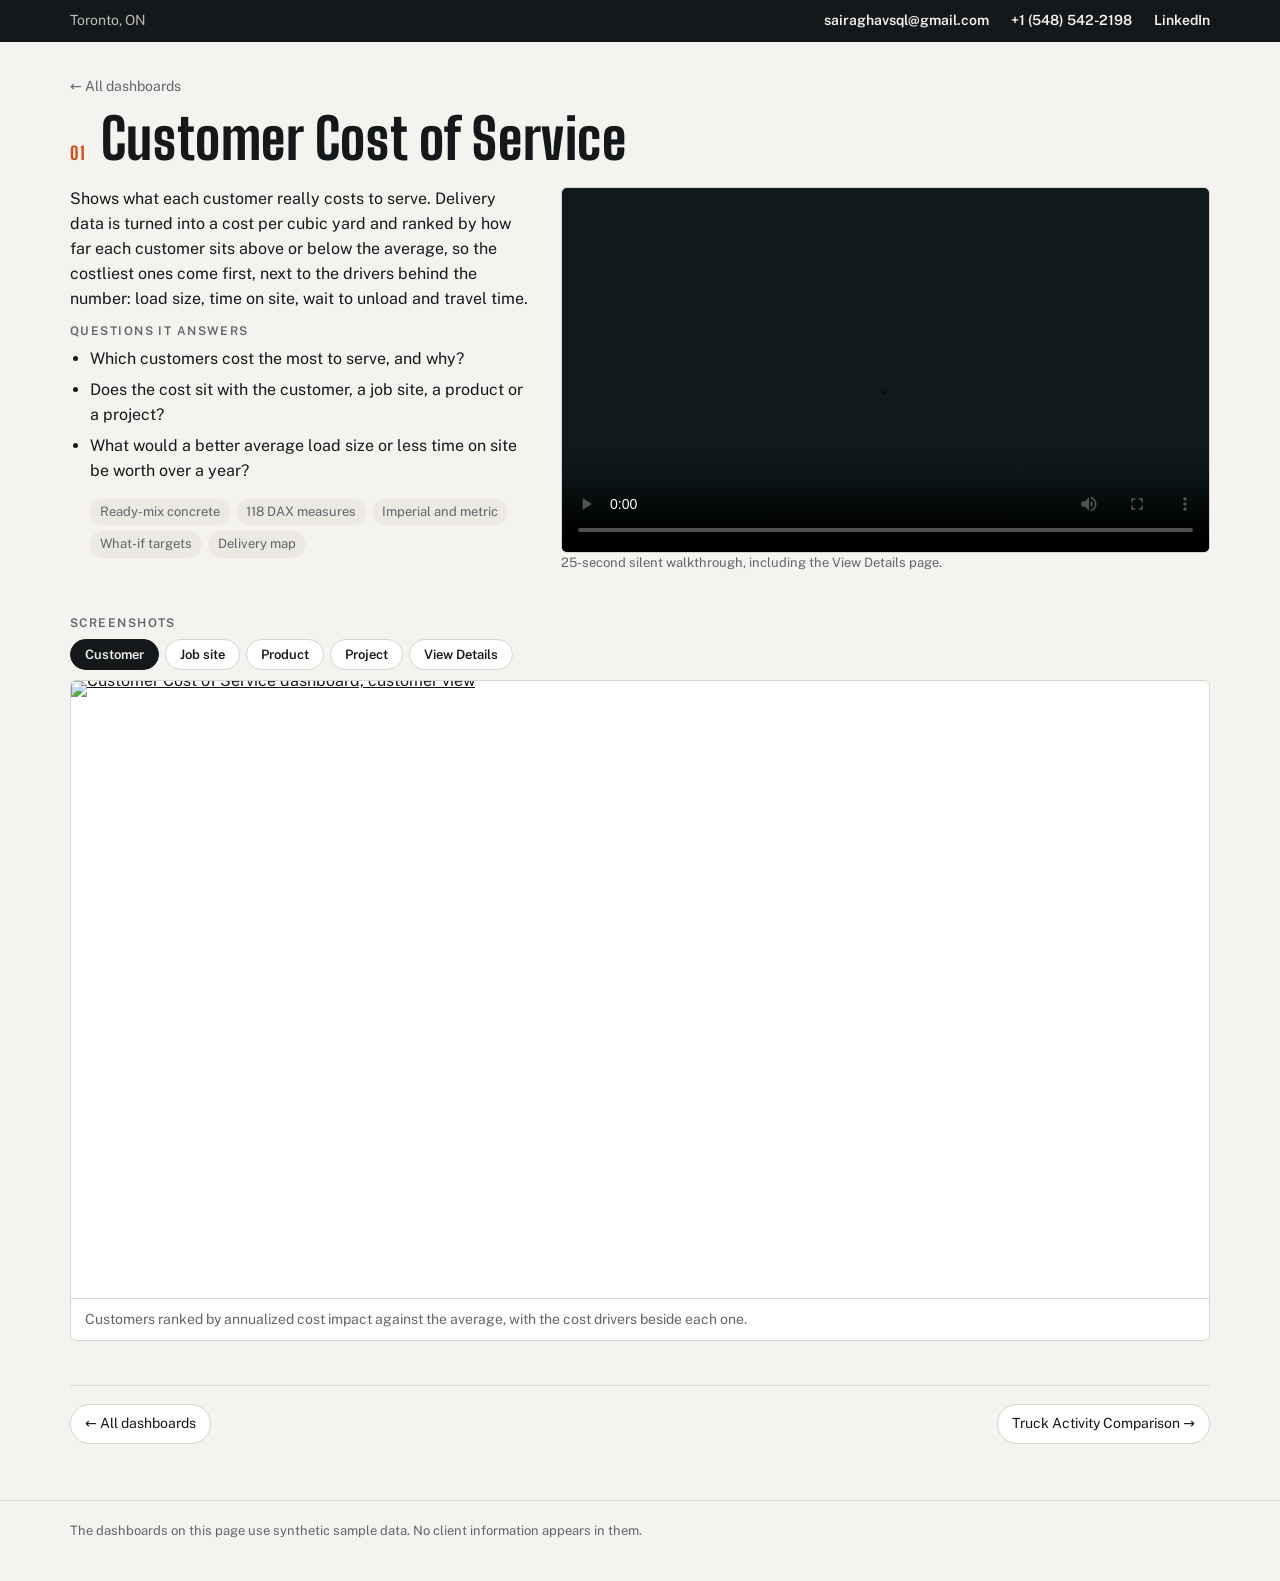
==== ccos.html @ 88feb470 "Add files via upload" ====
<!DOCTYPE html>
<html lang="en">
<head>
<meta charset="utf-8">
<meta name="viewport" content="width=device-width, initial-scale=1">
<title>Customer Cost of Service · Sai Raghava Mudhrabhoina</title>
<meta name="description" content="Ranks customers, job sites, products and projects by what they cost to serve, with what-if targets for load size and time on site.">
<link rel="preconnect" href="https://fonts.googleapis.com">
<link rel="preconnect" href="https://fonts.gstatic.com" crossorigin>
<link href="https://fonts.googleapis.com/css2?family=Big+Shoulders+Display:wght@800&family=Public+Sans:wght@400;600&display=swap" rel="stylesheet">
<link rel="stylesheet" href="style.css">
</head>
<body data-project="ccos">

<div class="bar">
  <div class="wrap">
    <span class="loc">Toronto, ON</span>
    <ul aria-label="Contact">
      <li><a href="mailto:sairaghavsql@gmail.com">sairaghavsql@gmail.com</a></li>
      <li><a href="tel:+15485422198">+1 (548) 542-2198</a></li>
      <li><a href="https://www.linkedin.com/in/sai-mudhrabhoina-4414b4220" target="_blank" rel="noopener">LinkedIn</a></li>
    </ul>
  </div>
</div>


<header class="top">
  <div class="wrap">
    <a class="crumb" href="index.html#work">&larr; All dashboards</a>
    <div class="titlerow"><span class="num">01</span><h1 class="title">Customer Cost of Service</h1></div>
  </div>
</header>

<main class="wrap">
  <div class="notes" hidden data-notes>
    <div data-note-box="problem" hidden><h3>The problem</h3><p data-note="problem"></p></div>
    <div data-note-box="role" hidden><h3>My role</h3><p data-note="role"></p></div>
  </div>

  <div class="intro">
      <div>
        <p>Shows what each customer really costs to serve. Delivery data is turned into a cost per cubic yard and ranked by how far each customer sits above or below the average, so the costliest ones come first, next to the drivers behind the number: load size, time on site, wait to unload and travel time.</p>
        <h3>Questions it answers</h3>
        <ul>
          <li>Which customers cost the most to serve, and why?</li>
          <li>Does the cost sit with the customer, a job site, a product or a project?</li>
          <li>What would a better average load size or less time on site be worth over a year?</li>
        </ul>
        <ul class="chips" aria-label="Details">
          <li>Ready-mix concrete</li>
          <li>118 DAX measures</li>
          <li>Imperial and metric</li>
          <li>What-if targets</li>
          <li>Delivery map</li>
        </ul>
      </div>
      <div>
        <div class="video"><video controls preload="metadata" playsinline poster="img/ccos1_customer.jpg" aria-label="Walkthrough of the Customer Cost of Service dashboard"><source src="video/ccos_demo.mp4" type="video/mp4"></video></div>
        <p class="vnote">25-second silent walkthrough, including the View Details page.</p>
      </div>
    </div>

    <div class="shots" data-shots>
      <h3>Screenshots</h3>
      <div class="tabs" role="group" aria-label="Customer Cost of Service screenshots">
        <button type="button" aria-pressed="true"  data-src="img/ccos1_customer.jpg" data-cap="Customers ranked by annualized cost impact against the average, with the cost drivers beside each one.">Customer</button>
        <button type="button" aria-pressed="false" data-src="img/ccos2_jobsite.jpg"  data-cap="The same ranking by job site.">Job site</button>
        <button type="button" aria-pressed="false" data-src="img/ccos3_product.jpg"  data-cap="The same ranking by product.">Product</button>
        <button type="button" aria-pressed="false" data-src="img/ccos4_project.jpg"  data-cap="The same ranking by project, with the improvement scatter and delivery map below.">Project</button>
        <button type="button" aria-pressed="false" data-src="img/ccos5_details.jpg"   data-cap="View Details: every delivery behind the selected project, with truck, quantity, cost to service and cycle time.">View Details</button>
      </div>
      <figure class="shot"><a href="img/ccos1_customer.jpg" target="_blank" rel="noopener"><img src="img/ccos1_customer.jpg" width="1274" height="690" alt="Customer Cost of Service dashboard, customer view"></a><figcaption>Customers ranked by annualized cost impact against the average, with the cost drivers beside each one.</figcaption></figure>
    </div>

    <div class="live" hidden data-live="ccos" data-title="Customer Cost of Service report">
      <h3>Live report</h3>
      <div class="frame"></div>
      <p class="open"></p>
    </div>
  
  <nav class="pager" aria-label="More dashboards"><a href="index.html#work">&larr; All dashboards</a><a href="tac.html">Truck Activity Comparison &rarr;</a></nav>
</main>

<footer><div class="wrap">The dashboards on this page use synthetic sample data. No client information appears in them.</div></footer>
<script src="config.js"></script>
<script src="app.js"></script>
</body>
</html>
---- style.css ----
:root{
  --bg:#f4f3ef; --card:#fff; --ink:#15181a; --muted:#5f666c; --line:#d6d5ce; --accent:#d9480f; --chip:#ebe9e2;
  --display:"Big Shoulders Display","Arial Narrow",Impact,sans-serif;
  --body:"Public Sans",system-ui,-apple-system,"Segoe UI",sans-serif;
  color-scheme:light;
}
@media (prefers-color-scheme:dark){:root{--bg:#131517; --card:#1b1e21; --ink:#ecebe6; --muted:#9aa2a8; --line:#33383c; --accent:#ff7a33; --chip:#262a2e; color-scheme:dark}}
*{box-sizing:border-box}
html{scroll-behavior:smooth;-webkit-text-size-adjust:100%}
body{margin:0;background:var(--bg);color:var(--ink);font:400 16px/1.55 var(--body)}
a{color:inherit}
:focus-visible{outline:2px solid var(--accent);outline-offset:3px}
.wrap{max-width:1180px;margin:0 auto;padding:0 20px}

.bar{background:var(--ink);color:var(--bg);font-size:14px}
.bar .wrap{display:flex;gap:8px 24px;flex-wrap:wrap;align-items:center;justify-content:space-between;padding-top:10px;padding-bottom:10px}
.bar .loc{opacity:.75}
.bar ul{display:flex;gap:6px 22px;flex-wrap:wrap;margin:0;padding:0;list-style:none}
.bar a{color:inherit;text-decoration:none;font-weight:600}
.bar a:hover{text-decoration:underline}
.bar a:focus-visible{outline-color:var(--bg)}
header.top{padding:32px 0 20px}
header.top h1{font:800 clamp(34px,6vw,56px)/1 var(--display);letter-spacing:.01em;margin:0}
header.top p{margin:10px 0 0;color:var(--muted);max-width:62ch}
nav{display:flex;gap:8px;flex-wrap:wrap;margin-top:18px}
nav a{padding:6px 14px;border:1px solid var(--line);border-radius:99px;font-size:14px;text-decoration:none;background:var(--card)}
nav a:hover{border-color:var(--ink)}

section{padding:48px 0 8px;scroll-margin-top:12px;border-top:1px solid var(--line);margin-top:36px}
section:first-of-type{margin-top:12px}
.head{display:flex;gap:14px;align-items:baseline;flex-wrap:wrap;margin-bottom:18px}
.num{font:800 18px/1 var(--display);color:var(--accent);letter-spacing:.08em}
h2{font:800 clamp(28px,4.4vw,42px)/1.05 var(--display);margin:0;letter-spacing:.01em}
h3{font:600 12px/1 var(--body);letter-spacing:.12em;text-transform:uppercase;color:var(--muted);margin:0 0 10px}

.intro{display:grid;gap:28px;grid-template-columns:1fr;align-items:start}
@media (min-width:920px){.intro{grid-template-columns:minmax(0,5fr) minmax(0,7fr)}}
.intro p{margin:0 0 14px;max-width:62ch}
.intro ul{margin:0 0 16px;padding-left:20px;color:var(--ink)}
.intro li{margin:0 0 6px}
.chips{display:flex;gap:6px;flex-wrap:wrap;margin:0;padding:0;list-style:none}
.chips li{margin:0;padding:3px 10px;background:var(--chip);border-radius:99px;font-size:13px;color:var(--muted)}
.video{background:#0f1a1c;border-radius:6px;overflow:hidden;border:1px solid var(--line)}
.video video{display:block;width:100%;aspect-ratio:16/9;background:#0f1a1c}
.vnote{margin:6px 2px 0;font-size:13px;color:var(--muted)}

.shots{margin-top:30px}
.tabs{display:flex;gap:6px;flex-wrap:wrap;margin-bottom:10px}
.tabs button{font:600 13px/1 var(--body);padding:8px 14px;border-radius:99px;border:1px solid var(--line);background:var(--card);color:var(--ink);cursor:pointer}
.tabs button:hover{border-color:var(--ink)}
.tabs button[aria-pressed="true"]{background:var(--ink);color:var(--bg);border-color:var(--ink)}
.shot{margin:0;background:var(--card);border:1px solid var(--line);border-radius:6px;overflow:hidden}
.shot a{display:block;line-height:0}
.shot img{display:block;width:100%;height:auto}
.shot figcaption{padding:10px 14px;font-size:14px;color:var(--muted);border-top:1px solid var(--line)}

.live{margin-top:30px}
.live[hidden]{display:none}
.frame{background:var(--card);border:1px solid var(--line);border-radius:6px;overflow:hidden}
.frame iframe{display:block;width:100%;aspect-ratio:16/9;min-height:440px;border:0}
.open{margin:8px 0 0;text-align:right;font-size:13px}
.open a{color:var(--muted)}

header.top .role{margin:12px 0 0;font:600 15px/1.3 var(--body);letter-spacing:.04em;color:var(--accent)}
header.top .lead{max-width:68ch}
.stats{display:grid;grid-template-columns:repeat(2,minmax(0,1fr));gap:10px;margin:22px 0 0;padding:0;list-style:none;max-width:720px}
@media (min-width:640px){.stats{grid-template-columns:repeat(4,minmax(0,1fr))}}
.stats li{background:var(--card);border:1px solid var(--line);border-radius:6px;padding:12px 14px}
.stats b{display:block;font:800 30px/1 var(--display);letter-spacing:.01em}
.stats span{font-size:13px;color:var(--muted);line-height:1.3;display:block;margin-top:4px}
.ind{margin:18px 0 0;display:flex;gap:6px;flex-wrap:wrap;align-items:center;padding:0;list-style:none}
.ind .lab{font:600 12px/1 var(--body);letter-spacing:.12em;text-transform:uppercase;color:var(--muted);margin-right:4px}
.ind li:not(.lab){padding:3px 10px;background:var(--chip);border-radius:99px;font-size:13px;color:var(--muted)}
.contact{display:flex;gap:16px;flex-wrap:wrap;margin:18px 0 0;font-size:14px}
.contact a{color:var(--ink)}

.band{margin:40px 0 0}
.band h2{font-size:clamp(24px,3.4vw,32px)}
.band p{margin:8px 0 0;color:var(--muted);max-width:70ch}

.job{display:grid;gap:6px 28px;grid-template-columns:1fr;padding:22px 0;border-top:1px solid var(--line)}
@media (min-width:820px){.job{grid-template-columns:minmax(0,3fr) minmax(0,9fr)}}
.job:first-of-type{border-top:0}
.job h3{margin:0 0 4px;text-transform:none;letter-spacing:0;font:600 17px/1.3 var(--body);color:var(--ink)}
.job .when{margin:0;font-size:14px;color:var(--muted)}
.job ul{margin:0;padding-left:20px}
.job li{margin:0 0 6px;max-width:80ch}
.skills{display:grid;gap:14px 28px;grid-template-columns:1fr}
@media (min-width:820px){.skills{grid-template-columns:repeat(2,minmax(0,1fr))}}
.skills div{background:var(--card);border:1px solid var(--line);border-radius:6px;padding:14px 16px}
.skills h3{margin-bottom:6px}
.skills p{margin:0;font-size:15px}
.edu{margin:18px 0 0}
.edu p{margin:0}

footer{margin-top:56px;border-top:1px solid var(--line);padding:20px 0 40px;color:var(--muted);font-size:13px}
@media (max-width:520px){.frame iframe{aspect-ratio:auto;height:72vh}}
@media (prefers-reduced-motion:reduce){html{scroll-behavior:auto}}

.crumb{display:inline-block;margin:0 0 14px;font-size:14px;color:var(--muted);text-decoration:none}
.crumb:hover{color:var(--ink);text-decoration:underline}
h1.title{font:800 clamp(34px,5.2vw,54px)/1.02 var(--display);margin:0;letter-spacing:.01em}
.titlerow{display:flex;gap:14px;align-items:baseline;flex-wrap:wrap}
.notes{margin:0 0 22px;padding:14px 16px;background:var(--card);border:1px solid var(--line);border-radius:6px}
.notes[hidden],.notes [hidden]{display:none}
.notes p{margin:0 0 12px}
.notes p:last-child{margin-bottom:0}
.notes h3{margin-bottom:4px}
.cards{display:grid;gap:18px;grid-template-columns:1fr;margin-top:18px}
@media (min-width:760px){.cards{grid-template-columns:repeat(3,minmax(0,1fr))}}
.card{position:relative;display:flex;flex-direction:column;background:var(--card);border:1px solid var(--line);border-radius:6px;overflow:hidden}
.card:hover{border-color:var(--ink)}
.card img{display:block;width:100%;height:auto;border-bottom:1px solid var(--line)}
.card .cb{padding:14px 16px 16px;display:flex;flex-direction:column;gap:6px;flex:1}
.card .kicker{font:600 12px/1 var(--body);letter-spacing:.1em;text-transform:uppercase;color:var(--muted)}
.card .kicker b{color:var(--accent);margin-right:8px;font:800 15px/1 var(--display);letter-spacing:.08em}
.card h3{margin:0;text-transform:none;letter-spacing:0;font:800 24px/1.1 var(--display);color:var(--ink)}
.card p{margin:0;font-size:15px;color:var(--muted)}
.card a.more{margin-top:auto;padding-top:8px;font-weight:600;font-size:14px;text-decoration:none;color:var(--ink)}
.card a.more::after{content:"";position:absolute;inset:0}
.card a.more span{color:var(--accent)}
.pager{display:flex;justify-content:space-between;gap:12px;flex-wrap:wrap;margin-top:44px;padding-top:18px;border-top:1px solid var(--line)}
.pager a{padding:8px 14px;border:1px solid var(--line);border-radius:99px;font-size:14px;text-decoration:none;background:var(--card)}
.pager a:hover{border-color:var(--ink)}
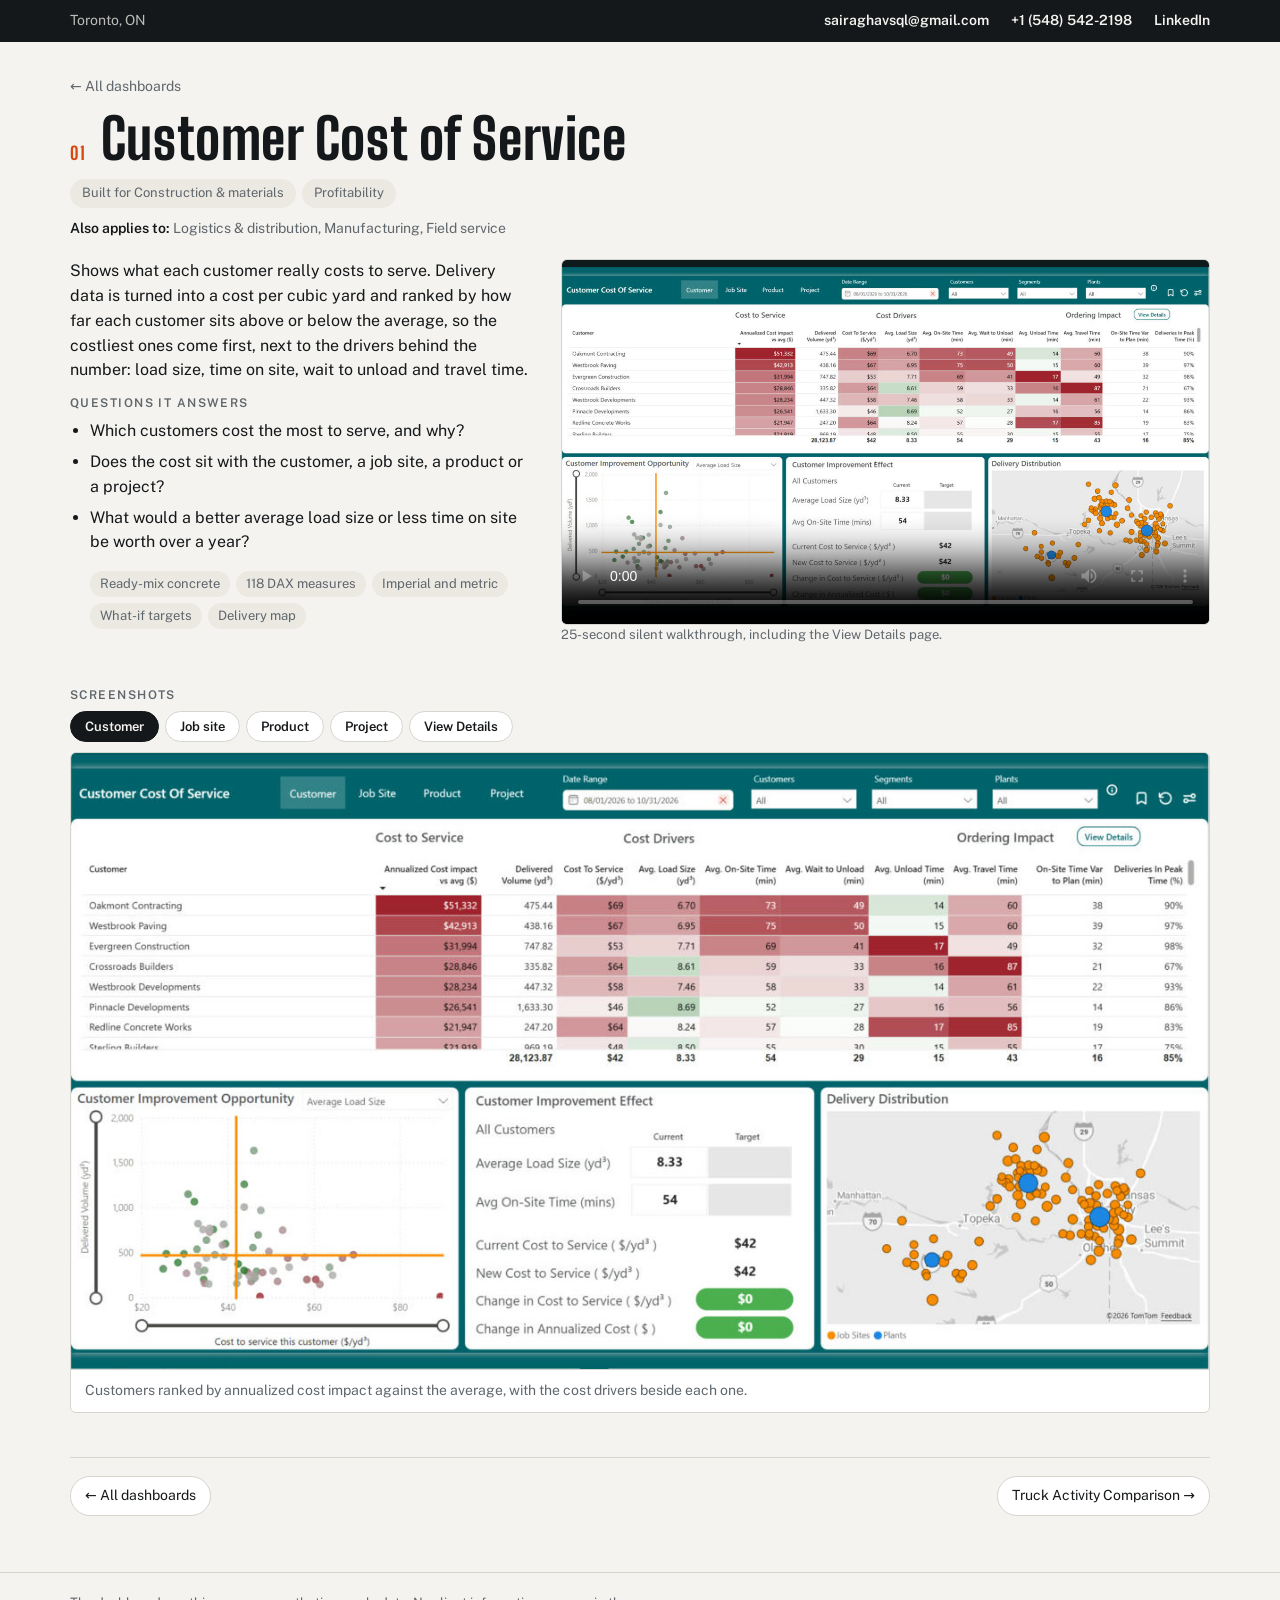
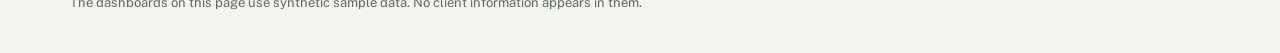
==== commit 9dcb48e8: "Add files via upload" ====
--- a/ccos.html
+++ b/ccos.html
@@ -28,6 +28,8 @@
   <div class="wrap">
     <a class="crumb" href="index.html#work">&larr; All dashboards</a>
     <div class="titlerow"><span class="num">01</span><h1 class="title">Customer Cost of Service</h1></div>
+    <p class="tags big"><span>Built for Construction & materials</span><span>Profitability</span></p>
+    <p class="fitsline"><b>Also applies to:</b> Logistics & distribution, Manufacturing, Field service</p>
   </div>
 </header>
 
--- a/style.css
+++ b/style.css
@@ -122,3 +122,20 @@
 .pager{display:flex;justify-content:space-between;gap:12px;flex-wrap:wrap;margin-top:44px;padding-top:18px;border-top:1px solid var(--line)}
 .pager a{padding:8px 14px;border:1px solid var(--line);border-radius:99px;font-size:14px;text-decoration:none;background:var(--card)}
 .pager a:hover{border-color:var(--ink)}
+
+.tags{display:flex;gap:6px;flex-wrap:wrap;margin:2px 0 4px}
+.tags span{padding:2px 9px;border:1px solid var(--line);border-radius:99px;font-size:12px;color:var(--muted)}
+header.top .tags.big{margin:12px 0 0}
+header.top .tags.big span{font-size:13px;padding:3px 11px;background:var(--chip);border-color:transparent}
+.filters{display:flex;flex-direction:column;gap:10px;margin-top:18px}
+.fgroup{display:flex;gap:8px;flex-wrap:wrap;align-items:center}
+.fgroup .lab{font:600 12px/1 var(--body);letter-spacing:.12em;text-transform:uppercase;color:var(--muted);min-width:72px}
+.fgroup button{font:600 13px/1 var(--body);padding:8px 14px;border-radius:99px;border:1px solid var(--line);background:var(--card);color:var(--ink);cursor:pointer}
+.fgroup button:hover{border-color:var(--ink)}
+.fgroup button[aria-pressed="true"]{background:var(--ink);color:var(--bg);border-color:var(--ink)}
+.count{margin:12px 0 0;font-size:14px;color:var(--muted)}
+.card p.fits{font-size:13px}
+.card p.fits b{color:var(--ink);font-weight:600}
+.fitsline{margin:8px 0 0;font-size:14px;color:var(--muted)}
+.fitsline b{color:var(--ink);font-weight:600}
+.card[hidden]{display:none}
